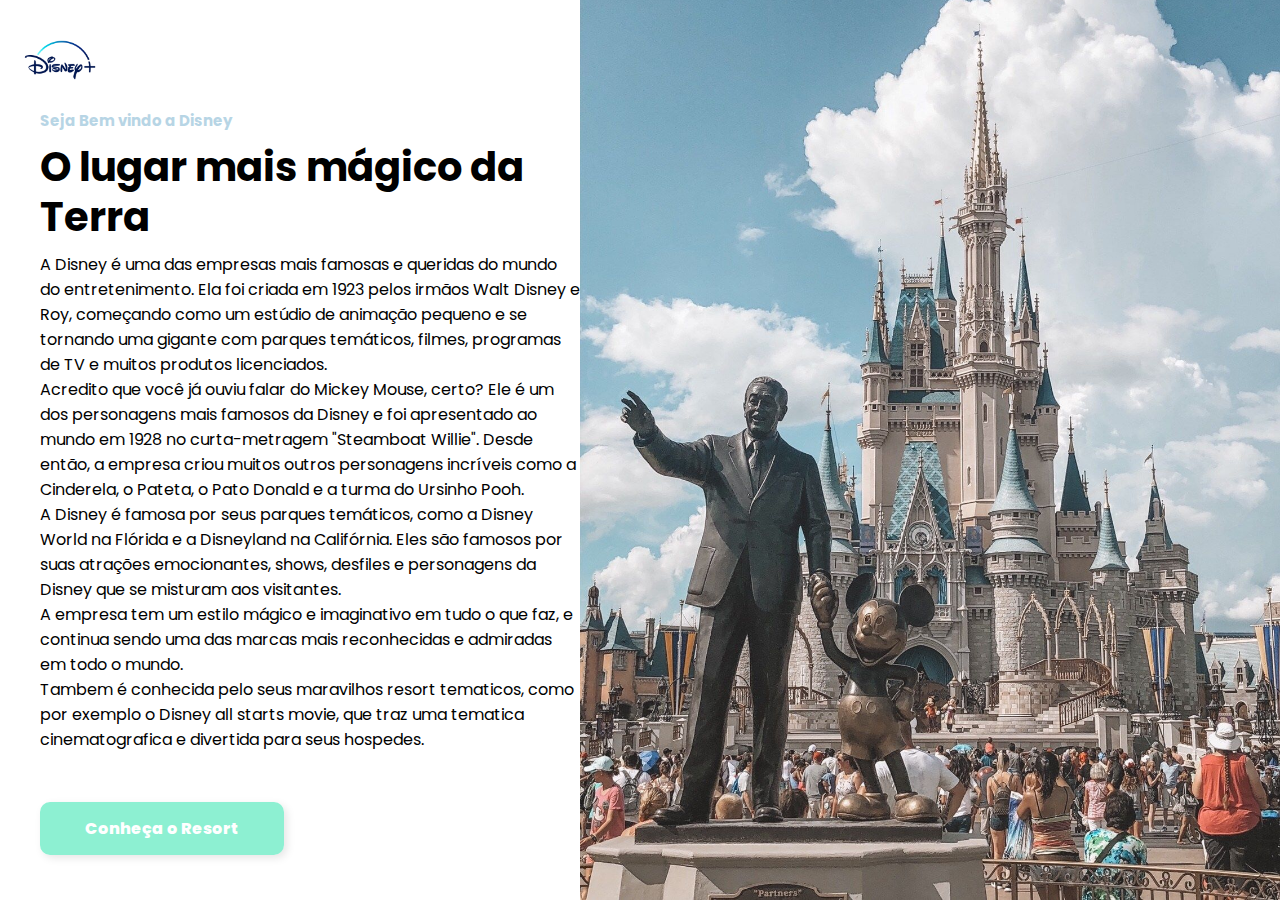
==== index.html @ 6795b7be "feat: (Cria home da tela de resort)" ====
<!DOCTYPE html>
<html lang="en">
<head>
    <meta charset="UTF-8">
    <meta http-equiv="X-UA-Compatible" content="IE=edge">
    <meta name="viewport" content="width=device-width, initial-scale=1.0">
    <link href='https://unpkg.com/boxicons@2.1.4/css/boxicons.min.css' rel='stylesheet'>
    <link rel="stylesheet" href="./css/style.css">
    <link rel="stylesheet" href="/css/reset.css">
    <title>Document</title>
</head>
<body>
    <!-- <header>
        <nav class="navegação">
            <a href="#" class="logo">
                <img src="/imagens/Logo.png" width="60" alt=""></a>
            <ul class="nav-menu">
                <li class="nav-item"><a href="#">Home</a></li>
                <li class="nav-item"><a href="#">Quarto</a></li>
                <li class="nav-item"><a href="#">Leisure</a></li>
                <li class="nav-item"><a href="/index3.html">Local|Contact</a></li>
                <i class='bx bx-search'></i>    
            </ul>
            <div class="menu">
                <span class="bar"></span>
                <span class="bar"></span>
                <span class="bar"></span>
            </div>
        </nav>
    </header> -->
    <main>
        <div class="logo"><img src="/imagens/index/Logo.png" alt=""></div>
        <section class="home">

            <div class="home-text">
                <h4 class="text-h4">Seja Bem vindo a Disney</h4>
                <h1 class="text-h1">O lugar mais mágico da Terra</h1>
                <p>A Disney é uma das empresas mais famosas e queridas do mundo do entretenimento. Ela foi criada em 1923 pelos irmãos Walt Disney e Roy, começando como um estúdio de animação pequeno e se tornando uma gigante com parques temáticos, filmes, programas de TV e muitos produtos licenciados.
                    <br>   
                    Acredito que você já ouviu falar do Mickey Mouse, certo? Ele é um dos personagens mais famosos da Disney e foi apresentado ao mundo em 1928 no curta-metragem "Steamboat Willie". Desde então, a empresa criou muitos outros personagens incríveis como a Cinderela, o Pateta, o Pato Donald e a turma do Ursinho Pooh.
                    <br>
                    A Disney é famosa por seus parques temáticos, como a Disney World na Flórida e a Disneyland na Califórnia. Eles são famosos por suas atrações emocionantes, shows, desfiles e personagens da Disney que se misturam aos visitantes.
                    <br>
                    A empresa tem um estilo mágico e imaginativo em tudo o que faz, e continua sendo uma das marcas mais reconhecidas e admiradas em todo o mundo.
                    <br>
                    Tambem é conhecida pelo seus maravilhos resort tematicos, como por exemplo o Disney all starts movie, que traz uma tematica cinematografica e divertida para seus hospedes.
                </p>
                <a href="/2resort.html" class="home-btn">Conheça o Resort</a>
            </div>
                <img class="home-img" src="/imagens/index/disneypage1.jpg" alt="Disney">
        </section>
    </main>
</body>
</html>
---- css/style.css ----
@import url('https://fonts.googleapis.com/css2?family=Poppins:wght@300;400;500;600;700&display=swap');

/* .navegação{
    display: flex;
    align-items: center;
    justify-content: space-between;
    padding: 5px 40px;
    box-shadow: 0 0.1rem 0.5rem #ccc;
    width: 100%;
    background: #91cee2;
    transition: all 0.5s;
}


.navegação ul{
    display: flex;
    align-items: center;
    gap: 5rem;
}

.navegação ul li a{
    color: #000000;
    font-size: 17px;
    font-weight: 500;
    transition: all 0.5s;
}

.navegação ul li a:hover{
    color: white;
}

.navegação i{
    cursor: pointer;
    font-size: 1.5rem;
}

.menu{
    cursor: pointer;
    display: none;
}

.menu .bar{
    display:block;
    width: 28px;
    height: 3px;
    border-radius: 3px;
    background-color: black;
    margin: 5px auto;
    transition: all 0.2s;
} */

.home {
    width: 100%;
    height: 100vh;
    display: flex;
    align-items: center;
    justify-content: space-between;
    padding-left: 40px;
}
.logo img{
    width: 80px;
    position: absolute;
    left: 20px;
    top: 20px;
    margin-bottom: 70px;
}       

.home-text{
    max-width: 592px;
}
.home-text .text-h4{
    margin-top: 50px;
    font-size: 15px;
    color: #b7d5e5;
    margin-bottom: 10px;
}
.home-text .text-h1{
    font-size: 40px;
    margin-bottom: 10px;
    line-height: 50px;
}
.home-text p{
    margin-bottom: 64px;
}
.home-btn{
    padding: 15px 45px;
    background-color: #8DF0D2;
    color: white;
    border-radius: 10px;
    font-weight: 800;
    transition: all 0.5s;
    box-shadow: 3px 3px 8px rgba(0, 0, 0, 0.1);
    margin-bottom: auto;
}
.home-img {
    width: auto;
    height: 100%;
    max-width: 900px;
    object-fit: cover;
    min-width: 700px;
    object-position: bottom;
    flex: 1;
}
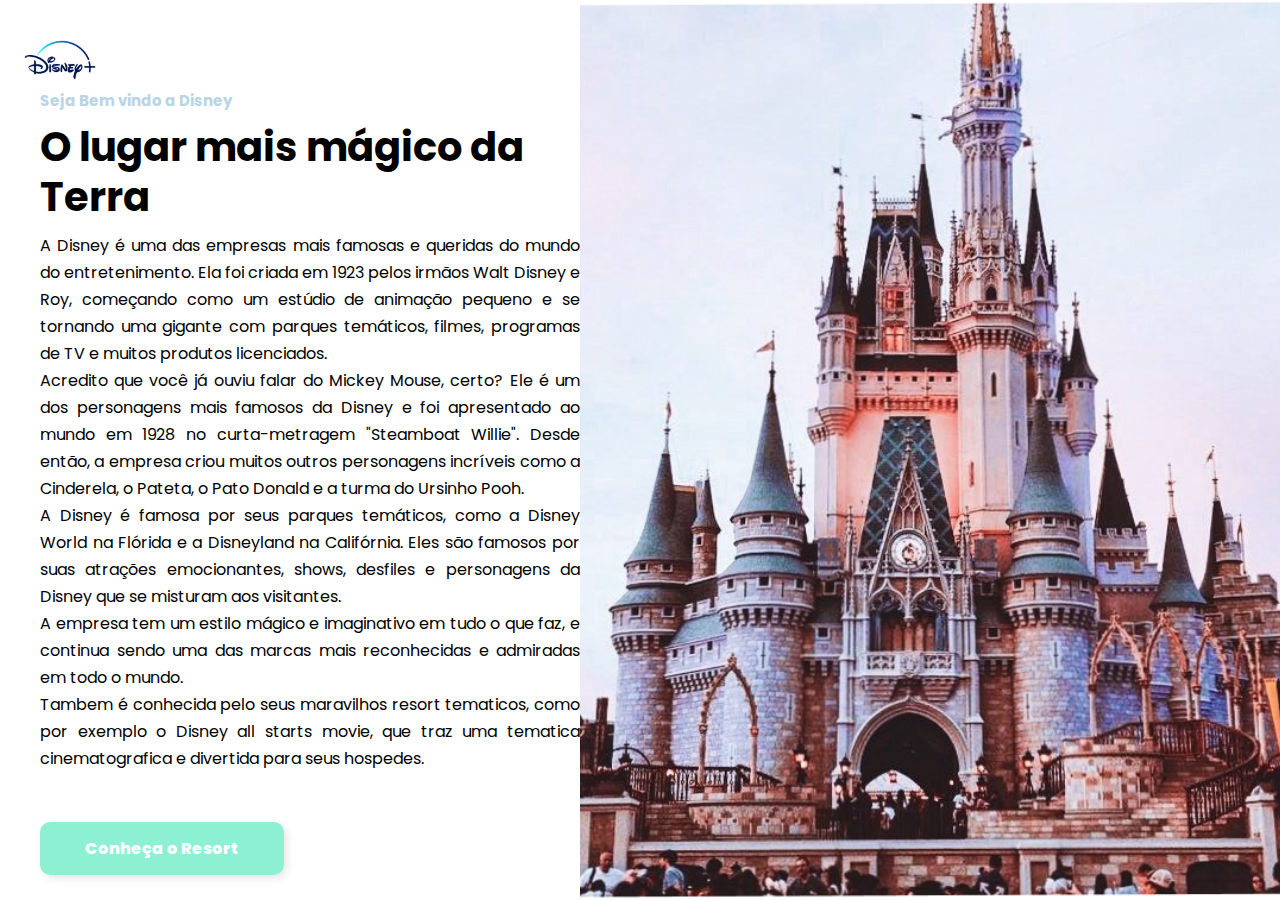
==== commit ddf310bf: "Novas páginas (Quarto, Gastronomia, Lazer)" ====
--- a/index.html
+++ b/index.html
@@ -10,24 +10,7 @@
     <title>Document</title>
 </head>
 <body>
-    <!-- <header>
-        <nav class="navegação">
-            <a href="#" class="logo">
-                <img src="/imagens/Logo.png" width="60" alt=""></a>
-            <ul class="nav-menu">
-                <li class="nav-item"><a href="#">Home</a></li>
-                <li class="nav-item"><a href="#">Quarto</a></li>
-                <li class="nav-item"><a href="#">Leisure</a></li>
-                <li class="nav-item"><a href="/index3.html">Local|Contact</a></li>
-                <i class='bx bx-search'></i>    
-            </ul>
-            <div class="menu">
-                <span class="bar"></span>
-                <span class="bar"></span>
-                <span class="bar"></span>
-            </div>
-        </nav>
-    </header> -->
+    
     <main>
         <div class="logo"><img src="/imagens/index/Logo.png" alt=""></div>
         <section class="home">
@@ -45,9 +28,9 @@
                     <br>
                     Tambem é conhecida pelo seus maravilhos resort tematicos, como por exemplo o Disney all starts movie, que traz uma tematica cinematografica e divertida para seus hospedes.
                 </p>
-                <a href="/2resort.html" class="home-btn">Conheça o Resort</a>
+                <a href="/resort.html" class="home-btn">Conheça o Resort</a>
             </div>
-                <img class="home-img" src="/imagens/index/disneypage1.jpg" alt="Disney">
+                <img class="home-img" src="/imagens/index/disneypage2.png" alt="Disney">
         </section>
     </main>
 </body>
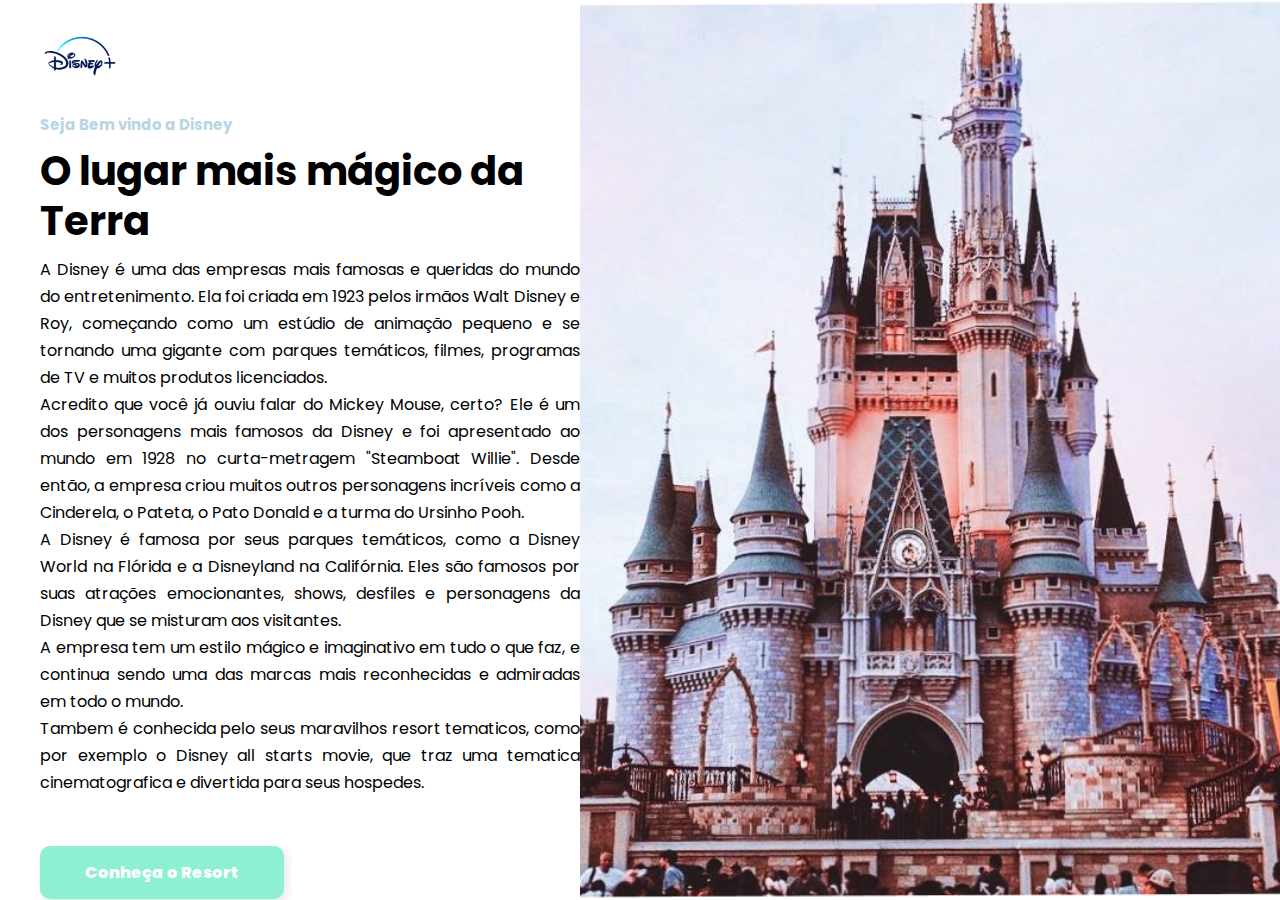
==== commit 2b56fb6a: "Finalização do Projeto Disney| Atualização das página Local|Contato" ====
--- a/index.html
+++ b/index.html
@@ -1,5 +1,6 @@
 <!DOCTYPE html>
 <html lang="en">
+
 <head>
     <meta charset="UTF-8">
     <meta http-equiv="X-UA-Compatible" content="IE=edge">
@@ -10,28 +11,36 @@
     <title>Document</title>
 </head>
 <body>
-    
     <main>
-        <div class="logo"><img src="/imagens/index/Logo.png" alt=""></div>
         <section class="home">
-
             <div class="home-text">
+                <div class="logo"><img src="/imagens/index/Logo.png" alt=""></div>
                 <h4 class="text-h4">Seja Bem vindo a Disney</h4>
                 <h1 class="text-h1">O lugar mais mágico da Terra</h1>
-                <p>A Disney é uma das empresas mais famosas e queridas do mundo do entretenimento. Ela foi criada em 1923 pelos irmãos Walt Disney e Roy, começando como um estúdio de animação pequeno e se tornando uma gigante com parques temáticos, filmes, programas de TV e muitos produtos licenciados.
-                    <br>   
-                    Acredito que você já ouviu falar do Mickey Mouse, certo? Ele é um dos personagens mais famosos da Disney e foi apresentado ao mundo em 1928 no curta-metragem "Steamboat Willie". Desde então, a empresa criou muitos outros personagens incríveis como a Cinderela, o Pateta, o Pato Donald e a turma do Ursinho Pooh.
+                <p>A Disney é uma das empresas mais famosas e queridas do mundo do entretenimento. Ela foi criada em
+                    1923 pelos irmãos Walt Disney e Roy, começando como um estúdio de animação pequeno e se tornando uma
+                    gigante com parques temáticos, filmes, programas de TV e muitos produtos licenciados.
                     <br>
-                    A Disney é famosa por seus parques temáticos, como a Disney World na Flórida e a Disneyland na Califórnia. Eles são famosos por suas atrações emocionantes, shows, desfiles e personagens da Disney que se misturam aos visitantes.
+                    Acredito que você já ouviu falar do Mickey Mouse, certo? Ele é um dos personagens mais famosos da
+                    Disney e foi apresentado ao mundo em 1928 no curta-metragem "Steamboat Willie". Desde então, a
+                    empresa criou muitos outros personagens incríveis como a Cinderela, o Pateta, o Pato Donald e a
+                    turma do Ursinho Pooh.
                     <br>
-                    A empresa tem um estilo mágico e imaginativo em tudo o que faz, e continua sendo uma das marcas mais reconhecidas e admiradas em todo o mundo.
+                    A Disney é famosa por seus parques temáticos, como a Disney World na Flórida e a Disneyland na
+                    Califórnia. Eles são famosos por suas atrações emocionantes, shows, desfiles e personagens da Disney
+                    que se misturam aos visitantes.
                     <br>
-                    Tambem é conhecida pelo seus maravilhos resort tematicos, como por exemplo o Disney all starts movie, que traz uma tematica cinematografica e divertida para seus hospedes.
+                    A empresa tem um estilo mágico e imaginativo em tudo o que faz, e continua sendo uma das marcas mais
+                    reconhecidas e admiradas em todo o mundo.
+                    <br>
+                    Tambem é conhecida pelo seus maravilhos resort tematicos, como por exemplo o Disney all starts
+                    movie, que traz uma tematica cinematografica e divertida para seus hospedes.
                 </p>
                 <a href="/resort.html" class="home-btn">Conheça o Resort</a>
             </div>
-                <img class="home-img" src="/imagens/index/disneypage2.png" alt="Disney">
+            <img class="home-img" src="/imagens/index/disneypage2.png" alt="Disney">
         </section>
     </main>
 </body>
+
 </html>--- a/css/style.css
+++ b/css/style.css
@@ -1,53 +1,4 @@
 @import url('https://fonts.googleapis.com/css2?family=Poppins:wght@300;400;500;600;700&display=swap');
-
-/* .navegação{
-    display: flex;
-    align-items: center;
-    justify-content: space-between;
-    padding: 5px 40px;
-    box-shadow: 0 0.1rem 0.5rem #ccc;
-    width: 100%;
-    background: #91cee2;
-    transition: all 0.5s;
-}
-
-
-.navegação ul{
-    display: flex;
-    align-items: center;
-    gap: 5rem;
-}
-
-.navegação ul li a{
-    color: #000000;
-    font-size: 17px;
-    font-weight: 500;
-    transition: all 0.5s;
-}
-
-.navegação ul li a:hover{
-    color: white;
-}
-
-.navegação i{
-    cursor: pointer;
-    font-size: 1.5rem;
-}
-
-.menu{
-    cursor: pointer;
-    display: none;
-}
-
-.menu .bar{
-    display:block;
-    width: 28px;
-    height: 3px;
-    border-radius: 3px;
-    background-color: black;
-    margin: 5px auto;
-    transition: all 0.2s;
-} */
 
 .home {
     width: 100%;
@@ -59,17 +10,15 @@
 }
 .logo img{
     width: 80px;
-    position: absolute;
-    left: 20px;
-    top: 20px;
-    margin-bottom: 70px;
+    height: 80px;
+    object-fit: contain;
 }       
 
 .home-text{
     max-width: 592px;
 }
 .home-text .text-h4{
-    margin-top: 50px;
+    margin-top: 10px;
     font-size: 15px;
     color: #b7d5e5;
     margin-bottom: 10px;
